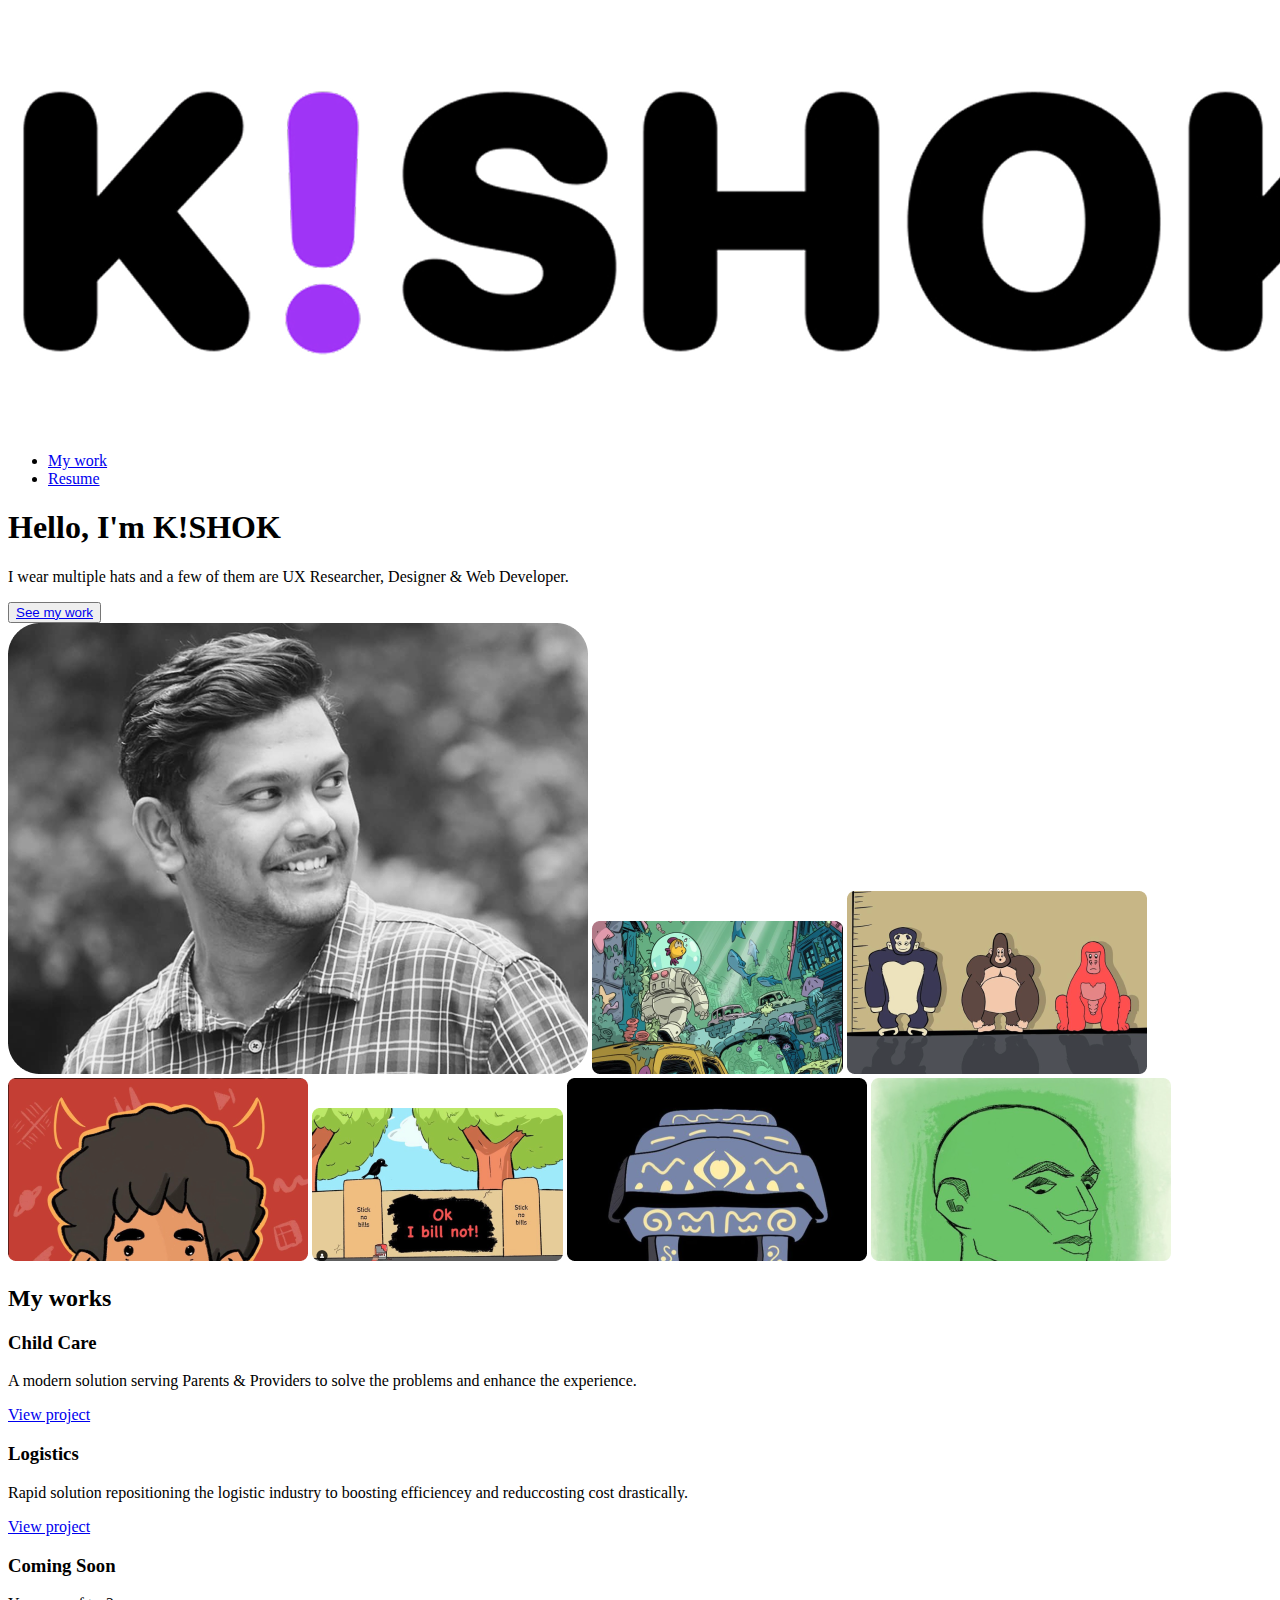
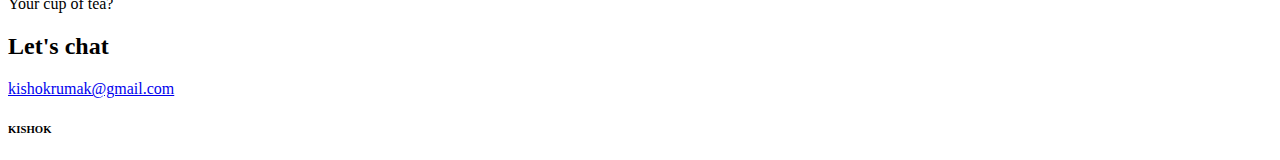
==== index.html @ 5242e3f6 "Add initial project files including HTML structure, CSS map, and .gitignore" ====
<!DOCTYPE html>
<html lang="en">
  <head>
    <meta charset="UTF-8" />

    <link
      href="https://fonts.googleapis.com/css?family=Lato:100,300,400,700,900"
      rel="stylesheet"
    />
    <link rel="stylesheet" href="css/main.css" />

    <meta name="viewport" content="width=device-width, initial-scale=1.0" />

    <link
      rel="stylesheet"
      href="https://cdnjs.cloudflare.com/ajax/libs/font-awesome/6.7.2/css/all.min.css"
      integrity="sha512-Evv84Mr4kqVGRNSgIGL/F/aIDqQb7xQ2vcrdIwxfjThSH8CSR7PBEakCr51Ck+w+/U6swU2Im1vVX0SVk9ABhg=="
      crossorigin="anonymous"
      referrerpolicy="no-referrer"
    />
    <title>K!SHOK</title>
  </head>
  <body>
    <!-- NAVBAR -->
    <header class="header">
      <div>
        <a href="index.html">
          <img src="Img/logo.png" alt="logo" class="logo" />
        </a>
      </div>

      <nav class="nav-menu">
        <ul>
          <li><a href="#works" class="nav-link">My work</a></li>
          <li><a href="#" class="nav-link">Resume</a></li>
        </ul>
      </nav>
    </header>

    <!-- HERO -->
    <section class="hero">
      <div class="hero__content">
        <h1 class="hero__title">
          <span class="hero__primary-heading"> Hello, </span>
          <span class="her0__secondary-heading"> I'm K!SHOK</span>
        </h1>
        <p class="hero__description">
          I wear multiple hats and a few of them are UX Researcher, Designer &
          Web Developer.
        </p>
        <button class="btn btn-primary">
          <a href="#works"> See my work </a>
        </button>
      </div>

      <div class="hero__imgs hero__imgs--grid-7">
        <img src="Img/PF/image 4.png" alt="myself" class="hero__primary-img" />
        <img
          src="Img/PF/Frame 11.png"
          alt="myself"
          class="hero__secondary-img hero__secondary-img--1"
        />
        <img
          src="Img/PF/Frame 12.png"
          alt="myself"
          class="hero__secondary-img hero__secondary-img--2"
        />
        <img
          src="Img/PF/Frame 13.png"
          alt="myself"
          class="hero__secondary-img hero__secondary-img--3"
        />
        <img
          src="Img/PF/Frame 14.png"
          alt="myself"
          class="hero__secondary-img hero__secondary-img--4"
        />
        <img
          src="Img/PF/Frame 15.png"
          alt="myself"
          class="hero__secondary-img hero__secondary-img--5"
        />
        <img
          src="Img/PF/Frame 16.png"
          alt="myself"
          class="hero__secondary-img hero__secondary-img--6"
        />
      </div>
    </section>

    <section class="works" id="works">
      <h2 class="works__header">My works</h2>

      <div class="works__grid">
        <div class="works__card">
          <!-- <div class="works__card-container"> -->
          <h3 class="works__card-header">Child Care</h3>
          <p class="works__card-description">
            A modern solution serving Parents & Providers to solve the problems
            and enhance the experience.
          </p>
          <!-- <img src="Img/Mask group.png" alt="" class="works__card-img" /> -->
          <a href="childcare.html" class="btn works__card-btn">View project</a>
          <!-- </div> -->
        </div>

        <div class="works__card">
          <!-- <div class="works__card-container"> -->
          <h3 class="works__card-header">Logistics</h3>
          <p class="works__card-description">
            Rapid solution repositioning the logistic industry to boosting
            efficiencey and reduccosting cost drastically.
          </p>
          <!-- <img src="Img/Trucks.png" alt="" class="works__card-img" /> -->
          <a href="#" class="btn works__card-btn">View project</a>
          <!-- </div> -->
        </div>

        <div class="works__card">
          <div class="works__card-container--empty">
            <h3 class="works__card--empty-header">Coming Soon</h3>
          </div>
        </div>
      </div>
    </section>

    <footer class="footer">
      <p class="footer__text">Your cup of tea?</p>
      <h2 class="footer__header">Let's chat</h2>
      <a href="#" class="footer__email">kishokrumak@gmail.com</a>
      <h6 class="footer__name">KISHOK</h6>
    </footer>
  </body>
</html>
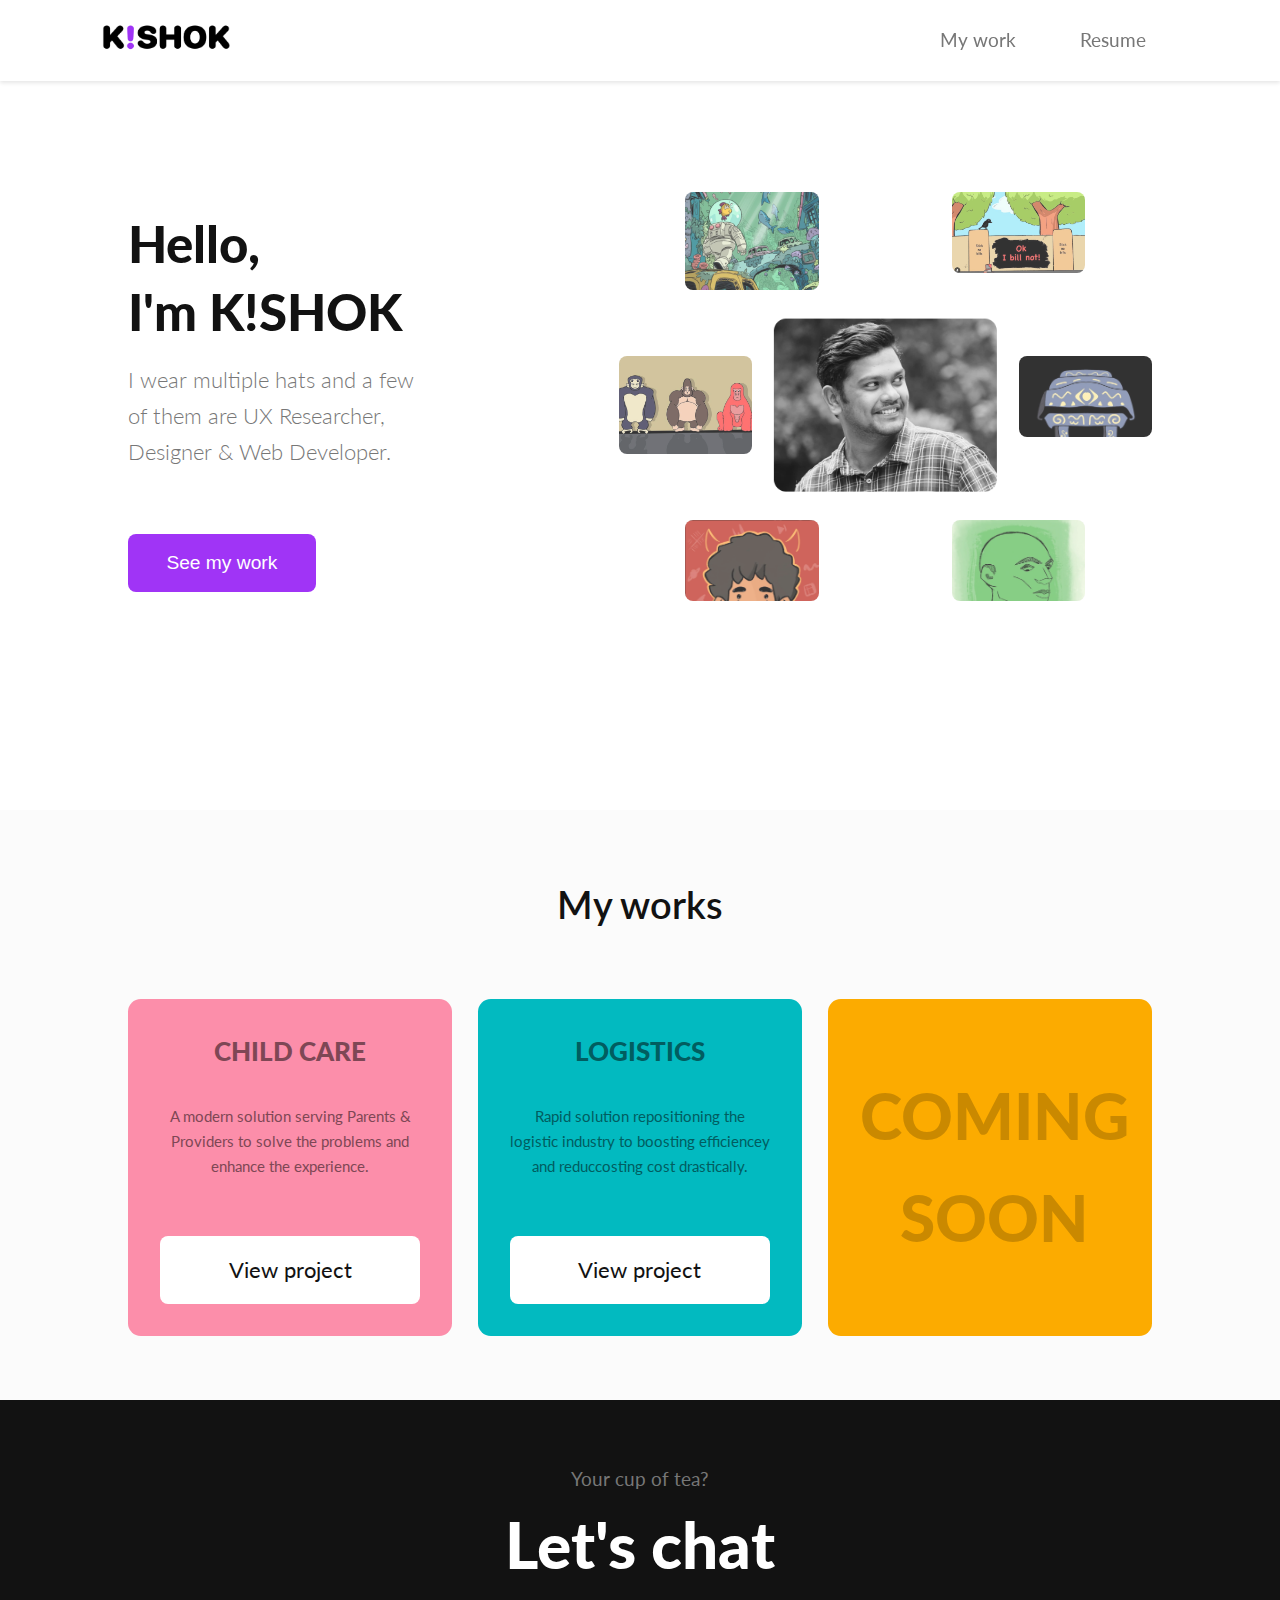
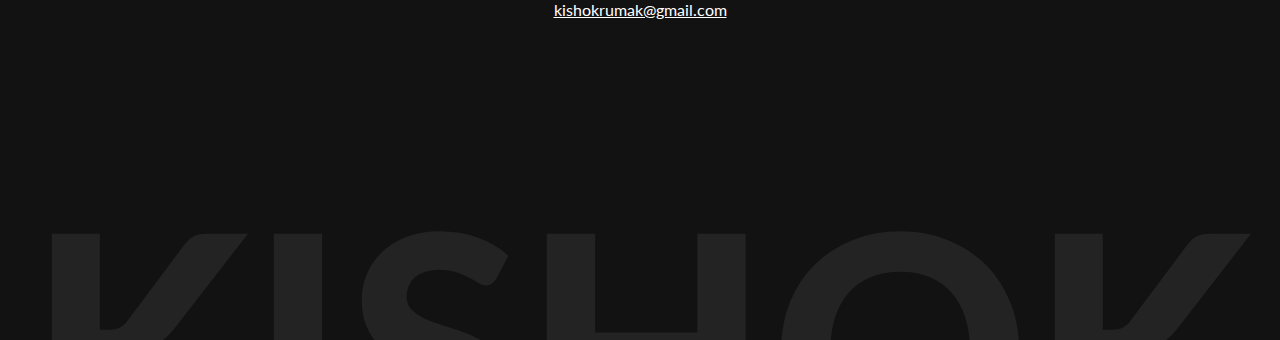
==== commit 090773ae: "Fix case sensitivity in CSS file path in index.html" ====
--- a/index.html
+++ b/index.html
@@ -7,7 +7,7 @@
       href="https://fonts.googleapis.com/css?family=Lato:100,300,400,700,900"
       rel="stylesheet"
     />
-    <link rel="stylesheet" href="css/main.css" />
+    <link rel="stylesheet" href="CSS/main.css" />
 
     <meta name="viewport" content="width=device-width, initial-scale=1.0" />
 
--- a/CSS/main.css
+++ b/CSS/main.css
@@ -0,0 +1,385 @@
+* {
+  padding: 0;
+  margin: 0;
+  box-sizing: border-box;
+}
+
+html {
+  font-size: 62.5;
+}
+
+body {
+  font-family: "Lato", sans-serif;
+  line-height: 1.6;
+  font-weight: 400;
+  color: #777;
+}
+
+.header {
+  background-color: white;
+  box-shadow: 0 2px 4px rgba(0, 0, 0, 0.1);
+  display: flex;
+  justify-content: space-between;
+  padding: 2vh 8vw;
+  position: fixed;
+  width: 100%;
+  z-index: 1000;
+}
+
+.logo {
+  height: 2.4rem;
+}
+
+.nav-menu {
+  display: flex;
+  align-items: center;
+}
+.nav-menu ul {
+  display: flex;
+}
+.nav-menu li {
+  list-style: none;
+}
+.nav-menu .nav-link {
+  text-decoration: none;
+  color: #777;
+  font-size: 1.2rem;
+  line-height: 1;
+  font-weight: 400;
+  padding: 1rem 2rem;
+  border-radius: 0.5rem;
+}
+.nav-menu .nav-link:not(:last-child) {
+  margin-right: 0.5rem;
+}
+.nav-menu .nav-link:hover {
+  color: #9933cc;
+  background-color: rgba(159, 52, 246, 0.1);
+}
+
+.btn {
+  border-radius: 0.5rem;
+  padding-top: 0.8rem;
+  padding-bottom: 0.8rem;
+}
+.btn-primary {
+  color: #fff !important;
+  border: none;
+  font-size: 1.2rem;
+  line-height: 1;
+  font-weight: 200;
+  padding: 1.2rem 2.4rem;
+  background-color: #a034f6;
+  transition: all 0.2s;
+}
+.btn-primary:hover {
+  background-color: #9933cc;
+  transform: translateY(-0.3rem);
+  box-shadow: 0 10px 20px rgba(0, 0, 0, 0.2);
+}
+.btn-primary:active {
+  transform: translateY(-0.1rem);
+  box-shadow: 0 5px 10px rgba(0, 0, 0, 0.2);
+}
+
+.hero {
+  width: 100%;
+  height: 90vh;
+  display: grid;
+  grid-template-columns: 0.8fr 1fr;
+  padding: 12rem 8rem;
+  gap: 5vw;
+}
+.hero a {
+  text-decoration: none;
+  color: #fff;
+}
+.hero__content {
+  align-self: center;
+  text-align: left;
+}
+.hero__title {
+  font-size: 3.2rem;
+  line-height: 1;
+  font-weight: 900;
+  color: #121212;
+}
+.hero__primary-heading {
+  display: block;
+  margin-bottom: 1rem;
+}
+.hero__secondary-heading {
+  display: block;
+}
+.hero__description {
+  width: 70%;
+  font-size: 1.4rem;
+  font-weight: 300;
+  color: #777;
+  margin: 1.6rem 0 4rem 0;
+}
+.hero__imgs {
+  position: relative;
+}
+.hero__imgs--grid-7 {
+  display: grid;
+  grid-auto-flow: row dense;
+  grid-auto-columns: 1fr 1fr 1fr 3fr 1fr 1fr 1fr;
+  grid-auto-rows: 1fr 1fr 1fr 1fr 3fr 1fr 1fr 1fr 1fr;
+  grid-template-columns: 1fr 1fr 1fr 1fr 1fr 1fr 1fr 1fr 1fr 1fr 4fr 1fr 1fr 1fr 1fr 1fr 1fr 1fr 1fr 1fr 1fr;
+  grid-template-rows: 1fr 1fr 1fr 1fr 1fr 1fr 1fr 1fr 1fr 1fr 1fr 1fr 1fr;
+  gap: 0px 0px;
+}
+.hero__primary-img {
+  transition: all 0.2s;
+  z-index: 100;
+  width: 80%;
+  position: absolute;
+  top: 50%;
+  left: 50%;
+  transform: translate(-50%, -50%);
+  grid-area: 3/8/12/15;
+  width: 100%;
+}
+.hero__secondary-img {
+  z-index: -1;
+  width: 100%;
+  border-radius: 0.5rem;
+  opacity: 0.8;
+  animation-name: scaleUp;
+  animation-duration: 3.5s;
+  animation-timing-function: ease-out;
+  animation-iteration-count: infinite;
+}
+.hero__secondary-img--1 {
+  grid-area: 1/4/4/10;
+  object-fit: cover;
+  overflow: hidden;
+  height: 100%;
+  width: 100%;
+  animation-name: moveFromRight;
+  animation-iteration-count: 1;
+  animation-timing-function: ease-in-out;
+}
+.hero__secondary-img--2 {
+  grid-area: 6/1/9/7;
+  object-fit: cover;
+  overflow: hidden;
+  height: 100%;
+  width: 100%;
+  animation-name: moveFromRight;
+  animation-iteration-count: 1;
+  animation-timing-function: ease-in-out;
+}
+.hero__secondary-img--3 {
+  grid-area: 11/4/14/10;
+  object-fit: cover;
+  overflow: hidden;
+  width: 100%;
+  animation-name: moveFromRight;
+  animation-iteration-count: 1;
+  animation-timing-function: ease-in-out;
+}
+.hero__secondary-img--4 {
+  grid-area: 1/13/4/19;
+  object-fit: cover;
+  overflow: hidden;
+  width: 100%;
+  animation-name: moveFromLeft;
+  animation-iteration-count: 1;
+  animation-timing-function: ease-in-out;
+}
+.hero__secondary-img--5 {
+  grid-area: 6/16/9/22;
+  object-fit: cover;
+  overflow: hidden;
+  width: 100%;
+  animation-name: moveFromLeft;
+  animation-iteration-count: 1;
+  animation-timing-function: ease-in-out;
+}
+.hero__secondary-img--6 {
+  grid-area: 11/13/14/19;
+  object-fit: cover;
+  overflow: hidden;
+  width: 100%;
+  animation-name: moveFromLeft;
+  animation-iteration-count: 1;
+  animation-timing-function: ease-in-out;
+}
+
+@keyframes moveFromRight {
+  0% {
+    opacity: 0;
+    transform: translateX(-10rem);
+  }
+  50% {
+    opacity: 0.5;
+    transform: translateX(1rem);
+  }
+  100% {
+    opacity: 0.8;
+    transform: translateX(0rem);
+  }
+}
+@keyframes moveFromLeft {
+  0% {
+    opacity: 0;
+    transform: translateX(10rem);
+  }
+  50% {
+    opacity: 0.5;
+    transform: translateX(-1rem);
+  }
+  100% {
+    opacity: 0.8;
+    transform: translateX(0rem);
+  }
+}
+.works {
+  display: flex;
+  flex-direction: column;
+  text-align: center;
+  background-color: rgba(228, 228, 228, 0.1333333333);
+  padding: 4rem 0;
+}
+.works__header {
+  font-size: 2.4rem;
+  font-weight: 600;
+  margin-bottom: 4rem;
+  color: #121212;
+}
+.works__grid {
+  display: grid;
+  grid-template-columns: 1fr 1fr 1fr;
+  gap: 2vw;
+  margin: 0 8rem;
+}
+.works__card {
+  overflow: hidden;
+  border-radius: 0.8rem;
+  display: grid;
+  grid-template-columns: 1fr;
+  gap: 2rem;
+  padding: 2rem;
+  position: relative;
+}
+.works__card:nth-child(1) {
+  background-color: #fc8eaa;
+  color: #7e4755;
+}
+.works__card:nth-child(2) {
+  background-color: #02bac0;
+  color: #015d60;
+}
+.works__card:nth-child(3) {
+  background-color: #fcab00;
+  color: #ca8900;
+}
+.works__card-container {
+  height: 100%;
+}
+.works__card-header {
+  font-size: 2vw;
+  font-weight: 900;
+  text-transform: uppercase;
+}
+.works__card-description {
+  font-size: 1.2vw;
+  font-weight: 400;
+  line-height: 1.6;
+  width: 100%;
+  height: 40%;
+  margin-bottom: 1.6rem;
+}
+.works__card-btn {
+  text-decoration: none;
+  display: block;
+  font-size: 1.4rem;
+  padding: 1rem 0rem;
+  width: 100%;
+  background-color: white;
+  color: #121212;
+  transition: all 0.5s ease-in-out;
+}
+.works__card:active .card-btn {
+  transform: translate(-50%, 442%);
+  box-shadow: 0 5px 10px rgba(0, 0, 0, 0.2);
+}
+.works__card-container--empty {
+  display: flex;
+  align-items: center;
+  height: 100%;
+}
+.works__card--empty-header {
+  font-size: 5vw;
+  line-height: 1.6;
+  font-weight: 900;
+  text-transform: uppercase;
+  text-align: center;
+  width: 100%;
+}
+
+.footer {
+  display: flex;
+  flex-direction: column;
+  text-align: center;
+  height: 60vh;
+  background-color: #121212;
+  padding: 4rem 0;
+  position: relative;
+  overflow: hidden;
+}
+.footer__text {
+  font-size: 1.2rem;
+  color: #777;
+}
+.footer__header {
+  font-size: 4rem;
+  color: #fff;
+  font-weight: 900;
+}
+.footer__email {
+  color: #fff;
+}
+.footer__name {
+  font-size: 20rem;
+  font-weight: 900;
+  line-height: 1;
+  color: rgba(119, 119, 119, 0.1647058824);
+  position: absolute;
+  top: 50%;
+  left: 50%;
+  transform: translate(-50%, 35%);
+}
+
+.project {
+  padding: 6rem;
+  background-color: rgba(255, 255, 255, 0.1254901961);
+  text-align: right;
+}
+.project__btn {
+  display: inline-block;
+  padding: 0.8rem 1.6rem;
+  border-radius: 1rem;
+}
+.project__icon {
+  margin-right: 0.8rem;
+  font-size: 1rem;
+  color: #777;
+}
+.project div {
+  padding: 1rem;
+}
+.project a {
+  color: #777;
+  text-decoration: none;
+  font-size: 1rem;
+}
+.project__img {
+  border-radius: 2rem;
+  width: 100%;
+  box-shadow: rgba(0, 0, 0, 0.1) 0px 10px 50px;
+}
+
+/*# sourceMappingURL=main.css.map */
